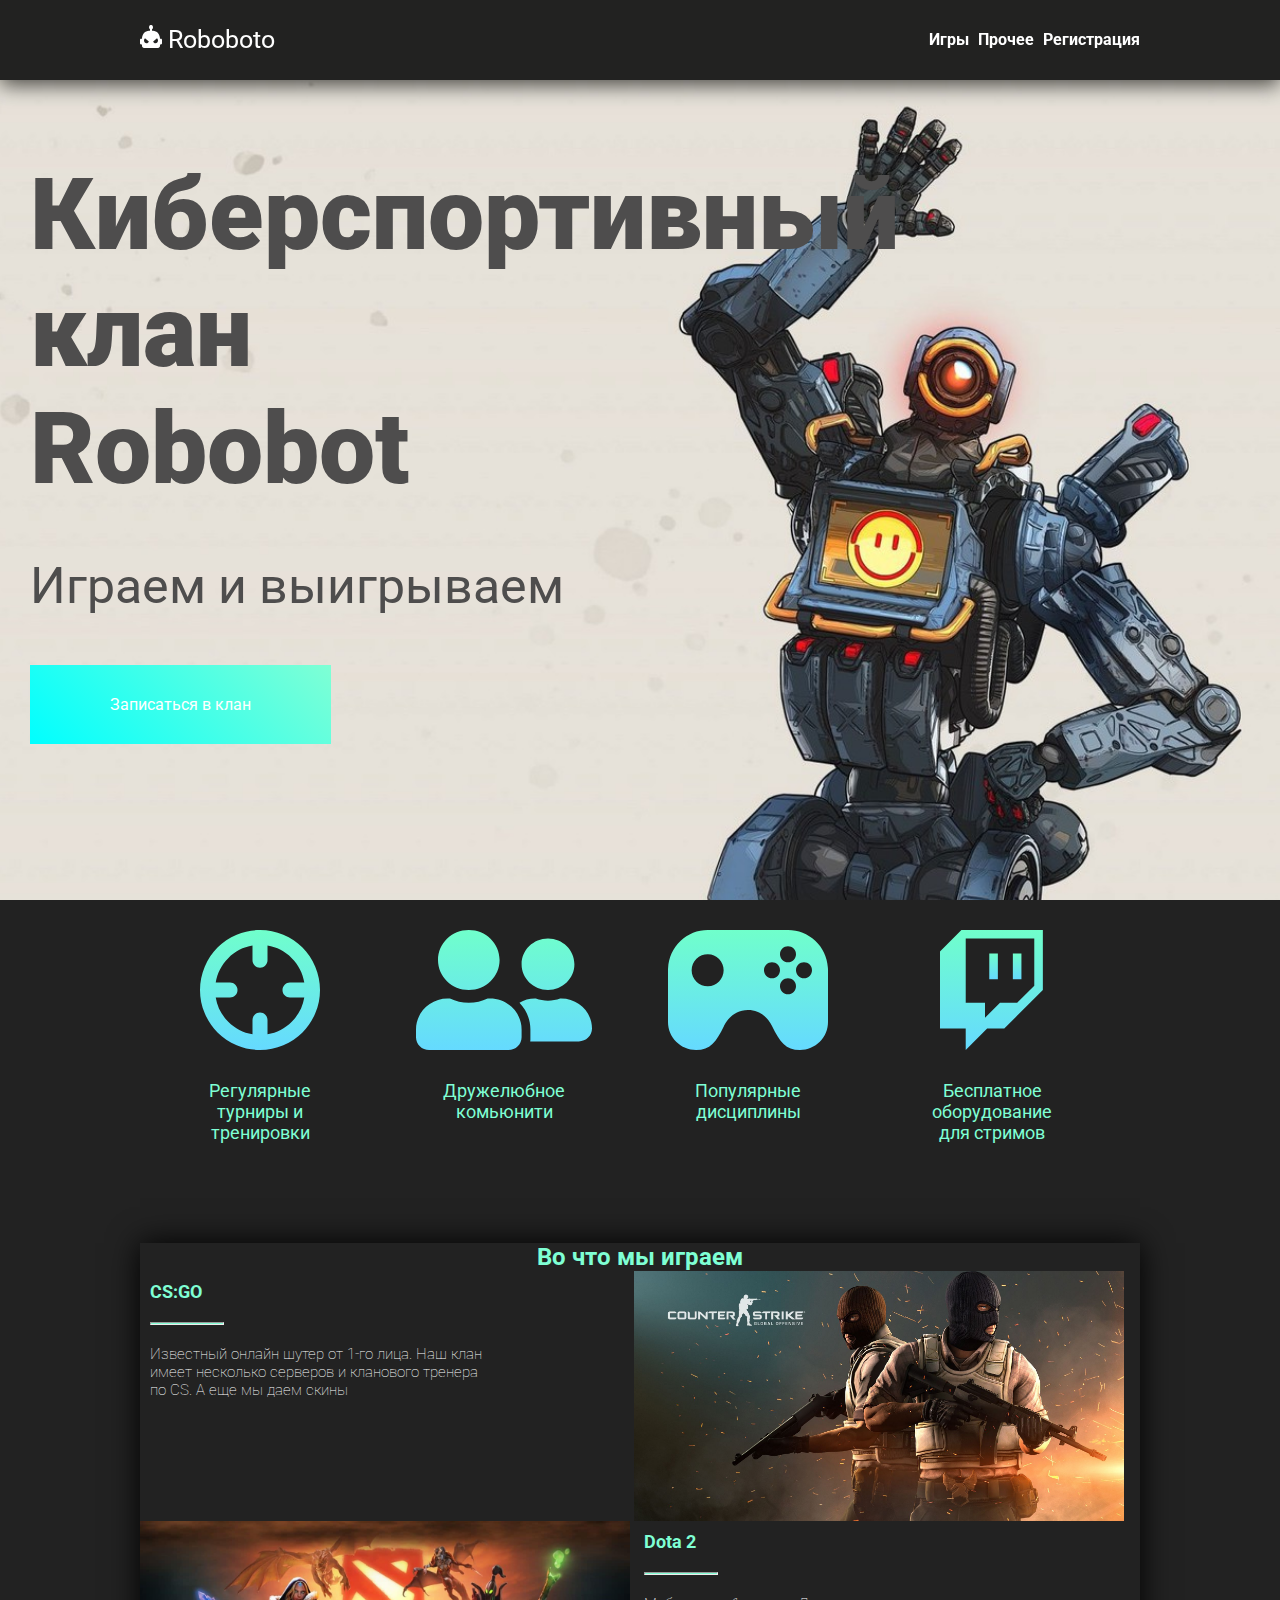
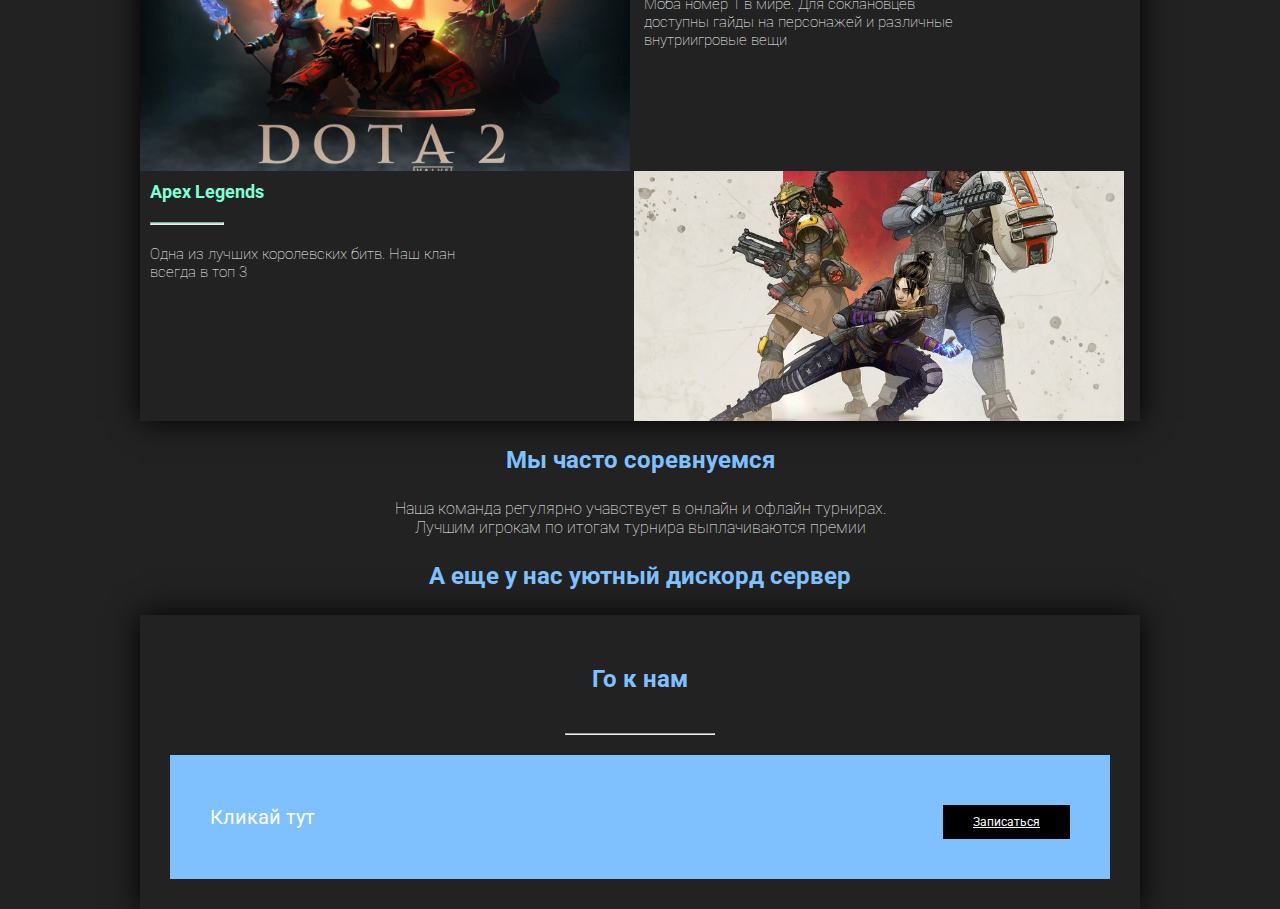
==== index.html @ 1deaa81e "Загружаем файлы" ====
<!DOCTYPE html>
<html lang="en">

<head>
    <meta charset="UTF-8">
    <meta http-equiv="X-UA-Compatible" content="IE=edge">
    <meta name="viewport" content="width=device-width, initial-scale=1.0">
    <link rel="stylesheet" href="src/css/style.css">
    <title>Сайт</title>
</head>

<body>
    <div class="nav-menu">
        <div class="container">
            <a class="logo" href="">
                <img src="src/img/icons/site_logo.svg" alt="рбт">
                <span>Roboboto</span>
            </a>
            <div class="nav">
                <a class="nav-item" href="">Игры</a>
                <a class="nav-item" href="">Прочее</a>
                <a class="nav-item" href="">Регистрация</a>
            </div>
        </div>
    </div>

    <div class="header">
        <img class="header-background" src="src\img\apex-legends-pathfinder-robot-emoticons-saluting-futuristic.jpg"
            alt="робот ппц">
        <div class="header-content">
            <h1 class="header-title">Киберспортивный клан Robobot</h1>
            <p class="header-text">Играем и выигрываем</p>
            <a class="header-btn" href="#">Записаться в клан</a>
        </div>
    </div>

    <div class="main-logos">
        <div class="container">
            <div class="main-logos__item">
                <img class="main-logos-img" src="src/img/icons/scope.svg" alt="">
                <p class="main-logos-text">Регулярные <br> турниры и <br> тренировки</p>
            </div>
            <div class="main-logos__item">
                <img class="main-logos-img" src="src/img/icons/friendly.svg" alt="">
                <p class="main-logos-text">Дружелюбное <br> комьюнити</p>
            </div>
            <div class="main-logos__item">
                <img class="main-logos-img" src="src/img/icons/joystic.svg" alt="">
                <p class="main-logos-text">Популярные <br> дисциплины</p>
            </div>
            <div class="main-logos__item">
                <img class="main-logos-img" src="src/img/icons/twitch.svg" alt="">
                <p class="main-logos-text">Бесплатное <br> оборудование <br> для стримов</p>
            </div>
        </div>
    </div>

    <!-- <div class="main-content">
        <h2 class="main-content-title">Во что мы играем</h2>
        <div class="main-content-box1">
            <p class="main-game-name"> CS:GO</p>
            <hr>
            <p class="main-game-info">Известный онлайн шутер от 1-го лица. Наш клан <br> имеет несколько серверов и
                кланового тренера <br> по CS. А еще мы даем скины</p>
            <img class="main-content-img1" src="src/img/csgo.jpg" alt="кс го">
        </div>
        <div class="main-content-box2">
            <img class="main-content-img2" src="src/img/dota2.jpg" alt="дота 2">
            <p class="main-game-name"> Dota 2</p>
            <hr>
            <p class="main-game-info">Моба номер 1 в мире. Для соклановцев <br> доступны гайды на персонажей и различные
                <br> внутриигровые вещи
            </p>
        </div>
        <div class="main-content-box1">
            <p class="main-game-name"> Apex Legends</p>
            <hr>
            <p class="main-game-info">Одна из лучших королевских битв. Наш клан <br> всегда в топ 3</p>
            <img class="main-content-img1" src="src/img/apex.jpg" alt="пупекс">
        </div>
    </div> -->

    <div class="games">
        <div class="container container-shadow">
            <h2 class="games__pre-title">Во что мы играем</h2>
            <div class="games__item">
                <div class="games__left-side">
                    <p class="games__title">
                        CS:GO
                    </p>
                    <hr class="games__deviver">
                    <p class="games__text">
                        Известный онлайн шутер от 1-го лица. Наш клан <br> имеет несколько серверов и
                        кланового тренера <br> по CS. А еще мы даем скины
                    </p>
                </div>
                <div class="games__right-side game-cs">
                    <!-- <img class="games__image" src="src/img/csgo.jpg" alt="кс го"> -->
                </div>
            </div>
            <div class="games__item">
                <div class="games__left-side game-dota"></div>
                <div class="games__right-side">
                    <p class="games__title">
                        Dota 2
                    </p>
                    <hr class="games__deviver">
                    <p class="games__text">
                        Моба номер 1 в мире. Для соклановцев <br> доступны гайды на персонажей и различные
                        <br> внутриигровые вещи
                    </p>
                </div>
            </div>
            <div class="games__item">
                <div class="games__left-side">
                    <p class="games__title">
                        Apex Legends
                    </p>
                    <hr class="games__deviver">
                    <p class="games__text">
                        Одна из лучших королевских битв. Наш клан <br> всегда в топ 3
                    </p>
                </div>
                <div class="games__right-side game-apex"></div>
            </div>
        </div>
    </div>

    <div class="pre-footer">
        <div class="container">
            <h2 class="pre-footer-title">Мы часто соревнуемся</h2>
            <p class="pre-footer-text">Наша команда регулярно учавствует в онлайн и офлайн турнирах. <br> Лучшим игрокам
                по
                итогам турнира выплачиваются премии</p>
            <h2 class="pre-footer-title">А еще у нас уютный дискорд сервер</h2>
        </div>
    </div>

    <div class="footer">
        <div class="container container-shadow">
            <div class="footer__content">
                <h2 class="footer__title">Го к нам</h2>
                <hr class="footer__divider">
                <div class="footer__window">
                    <p class="footer__text">Кликай тут</p>
                    <a class="footer__link" href="/src/html/form.html">Записаться</a>
                </div>
            </div>
        </div>
    </div>
</body>

</html>
---- src/css/style.css ----
@import url(https://fonts.googleapis.com/css?family=Roboto:100,100italic,300,300italic,regular,italic,500,500italic,700,700italic,900,900italic);

* {
    margin: 0;
    padding: 0;
    box-sizing: border-box;
    font-family: "Roboto", sans-serif;
}

.container {
    max-width: 1000px;
    margin: 0 auto;
}

.container-shadow {
    box-shadow: 0 0 30px black;
}

.section-title {
    font-size: 30px;
    font-weight: 700px;
    color: aqua;
}

.section-text {
    font-size: 20px;
    font-weight: 300px;
    color: #fff;
    line-height: 35px;
}

body {
    background-color: #222222;
}

.nav-menu {
    position: fixed;
    background-color: #222221;
    width: 100%;
    height: 80px;
    box-shadow: 0 5px 20px rgba(0, 0, 0, 0.699);
    z-index: 1000;
    line-height: 80px;
}

.logo {
    color: #fff;
    text-decoration: none;
    font-size: 25px;
}

.nav {
    float: right;
}

.nav-item {
    color: #fff;
    font-size: 16px;
    text-decoration: none;
    font-weight: 700;
    transition: 0.3s;
    margin-left: 5px;
}

.nav-item:hover {
    text-shadow: 0 0 2px aqua;
    color: aquamarine;
}

.header {
    height: 100vh;
    padding-top: 80px;
    overflow: hidden;
    position: relative;
}

.header-background {
    object-position: right center;
    object-fit: cover;
    width: 100%;
    height: 100%;
    position: absolute;
    z-index: -1;
}

.header-content {
    position: absolute;
    left: 0;
    top: 50%;
    transform: translateY(-50%);
    width: 50%;
    padding: 30px;
}

.header-title {
    font-size: 100px;
    font-weight: 900;
    color: #4e4d4d;
    margin-bottom: 50px;
}

.header-text {
    font-size: 50px;
    color: #4e4d4d;
    margin-bottom: 50px;
}

.header-btn {
    display: block;
    width: fit-content;
    padding: 30px 80px;
    background-image: linear-gradient(45deg, aqua, aquamarine);
    text-decoration: none;
    color: white;
    transition: 1s;
}

.header-btn:hover {
    background-image: linear-gradient(45deg, rgb(126, 203, 244), rgb(247, 167, 239));
    transform: scale(1.1);
}

.main-logos {
    /* width: 50%;
    height: 160px;
    transform: translateX(50%);
    left: -50%; */
}

.main-logos__item {
    display: inline-block;
    width: 24%;
    text-align: center;
    vertical-align: top;
}

.main-logos-img {
    display: block;
    margin: 30px auto;
    height: 120px;
}

.main-logos-text {
    color: aquamarine;
    font-size: 18px;
}


.games {
    margin: 0 auto;
    margin-top: 100px;

}

.games__pre-title{
    color: aquamarine;
    text-align: center;
}

.games__item {
    margin: 0 auto;
}

.games__right-side,
.games__left-side {
    display: inline-block;
    width: 49%;
    height: 250px;
    vertical-align: top;
}

.games__title,
.games__deviver,
.games__text {
    margin: 10px;
}


.games__title {
    color: aquamarine;
    font-size: 18px;
    font-weight: 700;
    display: inline-block;
}

.games__deviver {
    display: block;
    width: 15%;
    background: aquamarine;
    height: 3px;
}

.games__text {
    color: #fff;
    width: 100%;
    display: inline-block;
    font-size: 15px;
    font-weight: 100;
}

.game-cs {
    background: url("/src/img/csgo.jpg") center/cover no-repeat;
}

.game-dota {
    background: url("/src/img/dota2.jpg") center/cover no-repeat;
}

.game-apex {
    background: url("/src/img/apex.jpg") center/cover no-repeat;
}

/* .main-content-box2 {
    width: 100%;
    height: 50%;
    display: block;
} */

.pre-footer {
    width: 100%;
    height: 100%;
}

.pre-footer-title {
    margin: 25px;
    text-align: center;
    color: rgb(127, 193, 255);
}

.pre-footer-text {
    color: #fff;
    text-align: center;
    font-weight: 100;
}

.footer__content {
    padding: 10px;
}

.footer__title {
    color: rgb(127, 193, 255);
    text-align: center;
    padding: 40px;
}

.footer__divider {
    width: 150px;
    background-color: #fff;
    margin: 0 auto;
}

.footer__window {
    background-color: rgb(127, 193, 255);
    margin: 20px;
    padding: 50px 40px;
}

.footer__text {
    display: inline-block;
    font-size: 20px;
    color: #fff;
}

.footer__link {
    display: inline-block;
    background-color: black;
    color: white;
    padding: 10px 30px;
    font-size: 12px;
    float: right;
}

.form {
    width: 70%;
    background-color: #222222;
    box-shadow: 0 5px 20px rgba(0, 0, 0, 0.7);
    margin: 50px auto;
}

.form__head {
    height: 50px;
    background-color: #65daff;
    color:#fff;
    line-height: 50px;
    position: relative;
}

.form__button-back {
    display: inline-block;
    width: 10%;
    text-align: center;
    text-decoration: none;
    background-color: #fff;
    position: absolute;
    top: 0;
    left: 0;
    font-size: 20px;
    font-weight: 700;
    color: black;
    transition: 0.5s;
}

.form__button-back:hover{
    background-color: #947f7f;
    color: rgb(48, 46, 46);
}

.form__button-back:active{
    background-color: black;
    color: #fff;
}

.form__title {
    display: inline-block;
    text-align: center;
    font-size: 20px;
    width: 89%;
}

.form__body {
    /* text-align: center; */
    color: #fff;
    padding: 30px;
}

.form__container {
    margin: 30px;
}

.form__text {
    width: 100%;
    height: 30px;
    margin: 10px auto;
    padding: 20px;
    background-color: #222222;
    color: #fff;
    border: none;
    border-bottom:1px solid #353131;
}

.form__label {}

.form__label--man {
    margin-right: 20px;
}

.form__radio {
    margin: 20px 3px 0;
}

.form__checkbox {
    /* margin: 15px 3px; */
    margin-right: 10px;
}

.game {
    border-radius: 2px;
    /* margin: 40px; */
}

.form__text-area {
    background-color: #222;
    border: 1px solid white;
    width: 100%;
    height: 500px;
    border-top: 2px solid grey;
}

.form__btn {
    width: 33%;
    height: 50px;
    margin: 0 auto;
    background-color: #65daff;
    display: block;
    border: none;
}

.form__fieldset{
    padding: 30px;
}
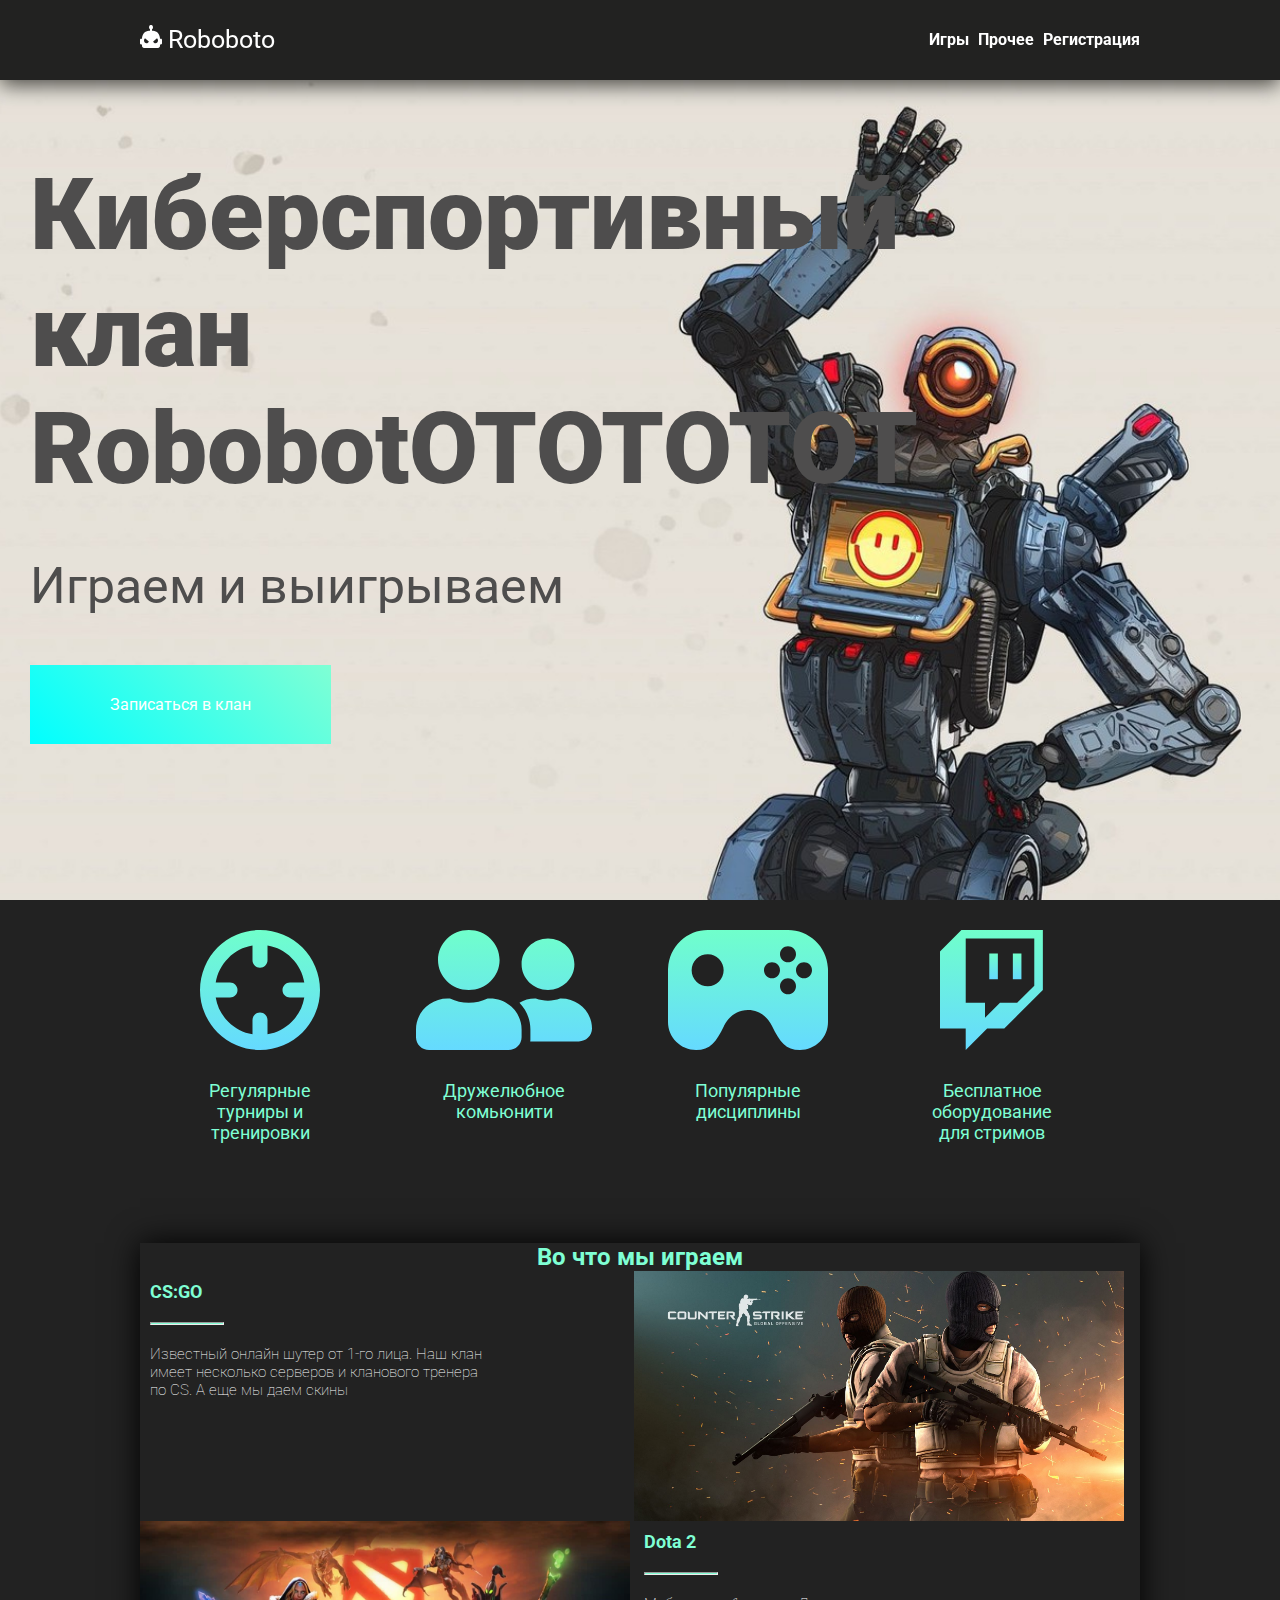
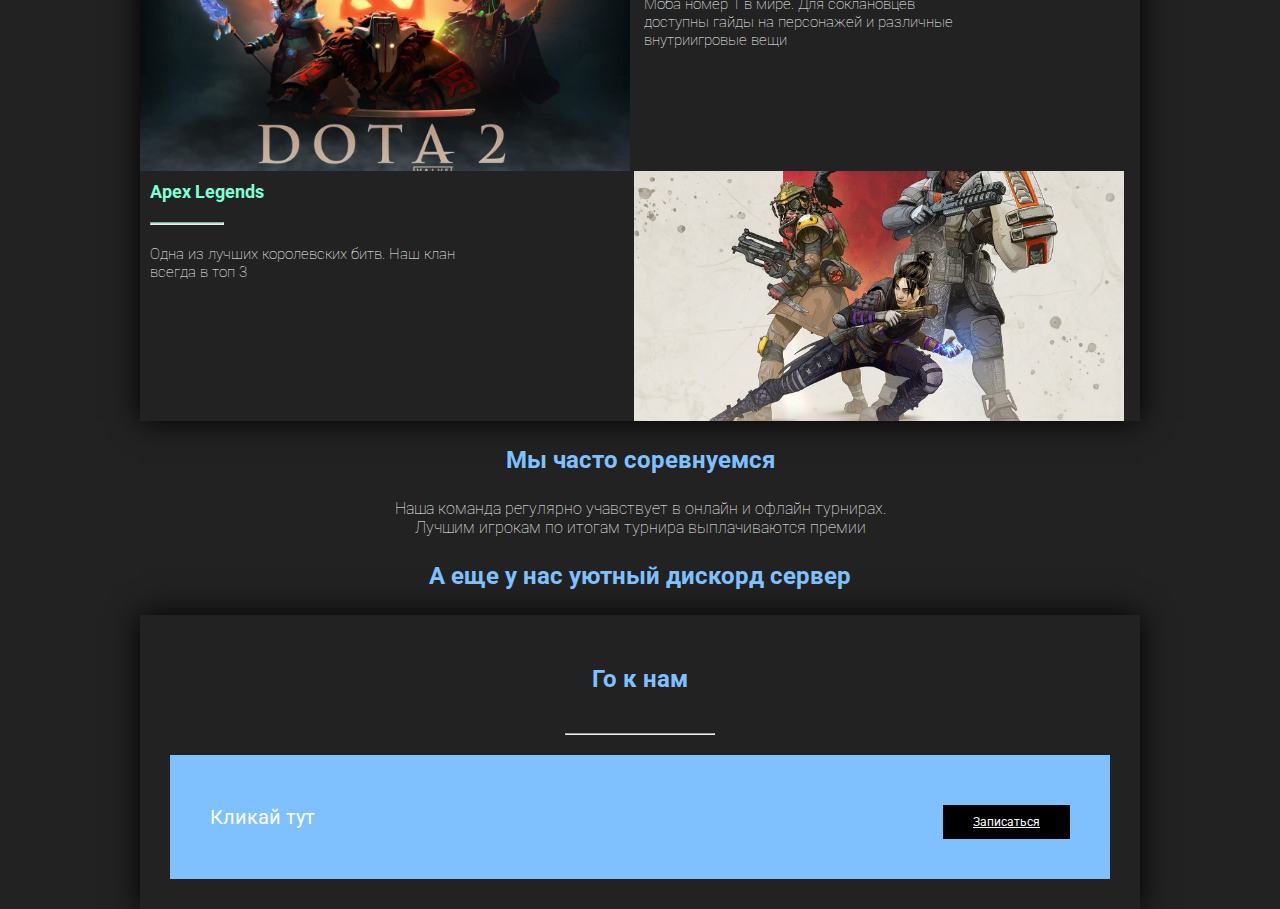
==== commit 74d9ab38: "Тест изменений" ====
--- a/index.html
+++ b/index.html
@@ -28,7 +28,7 @@
         <img class="header-background" src="src\img\apex-legends-pathfinder-robot-emoticons-saluting-futuristic.jpg"
             alt="робот ппц">
         <div class="header-content">
-            <h1 class="header-title">Киберспортивный клан Robobot</h1>
+            <h1 class="header-title">Киберспортивный клан RobobotOTOTOTOT</h1>
             <p class="header-text">Играем и выигрываем</p>
             <a class="header-btn" href="#">Записаться в клан</a>
         </div>
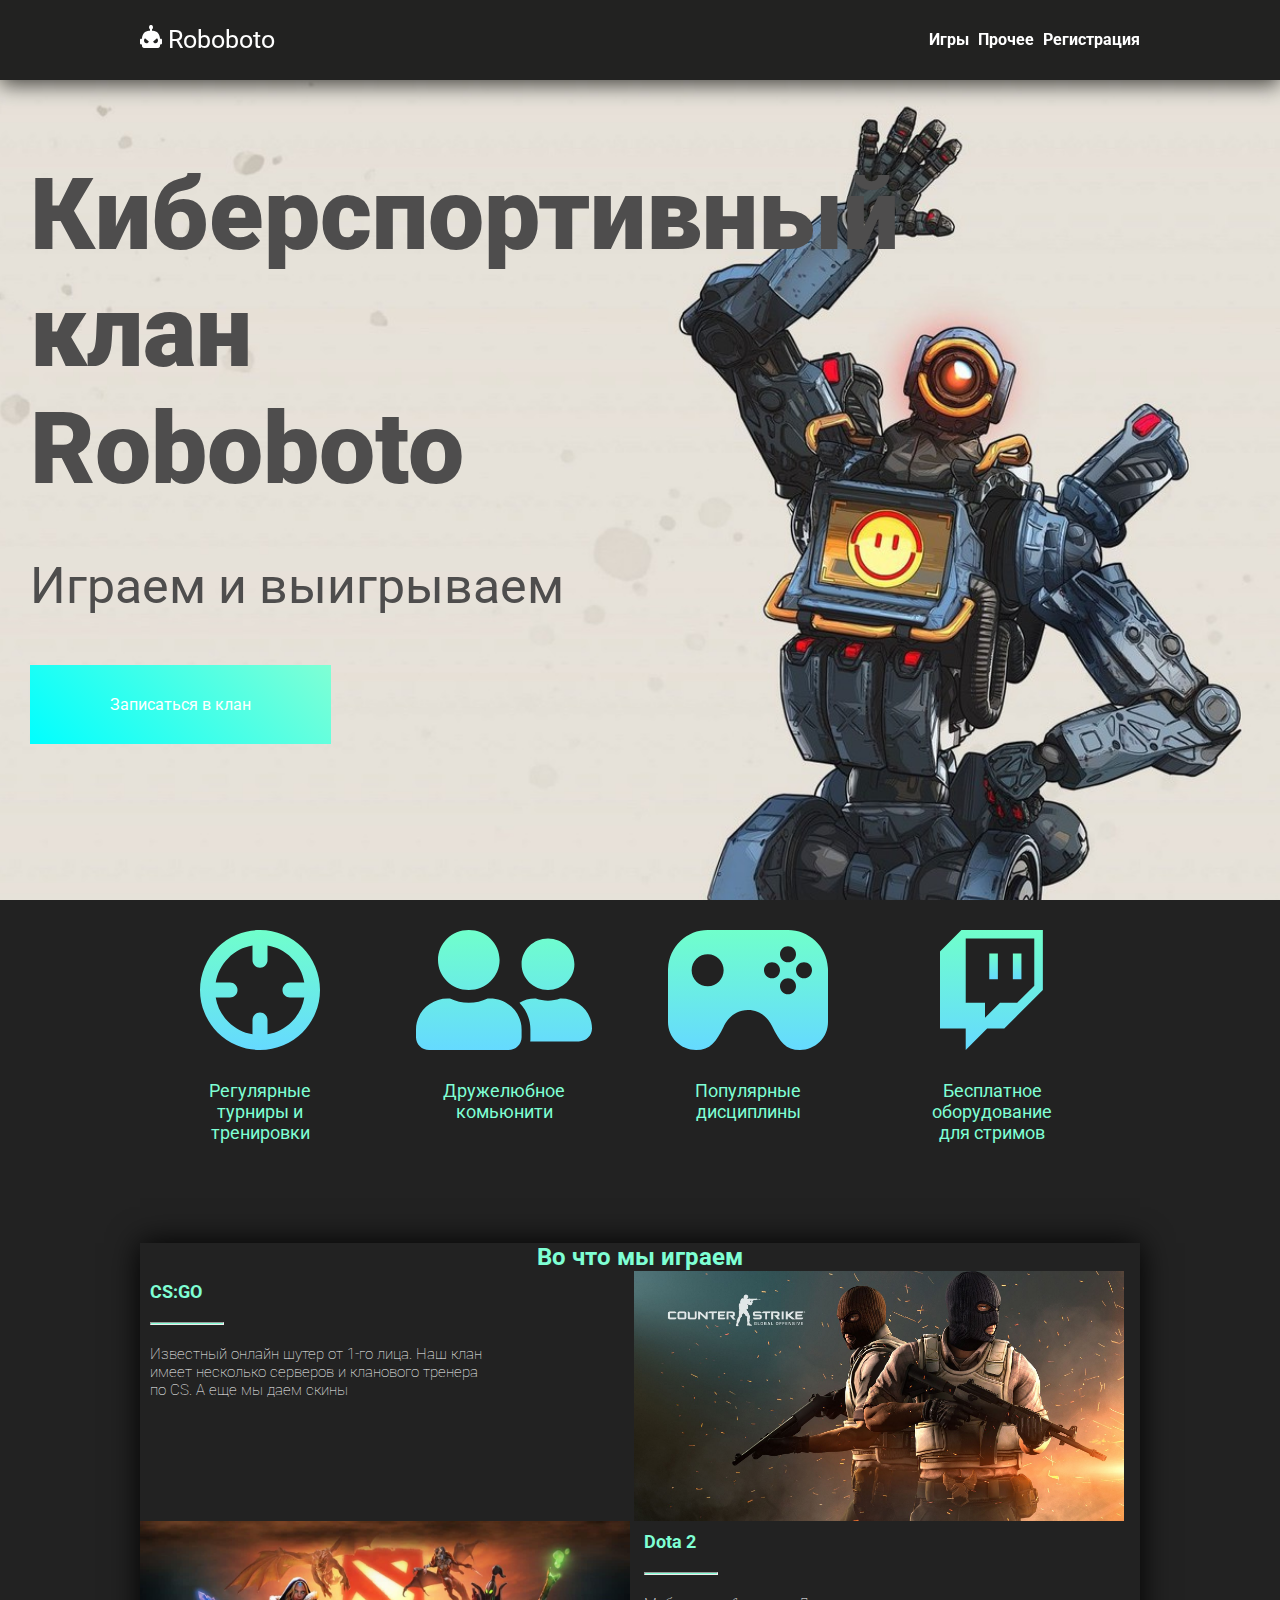
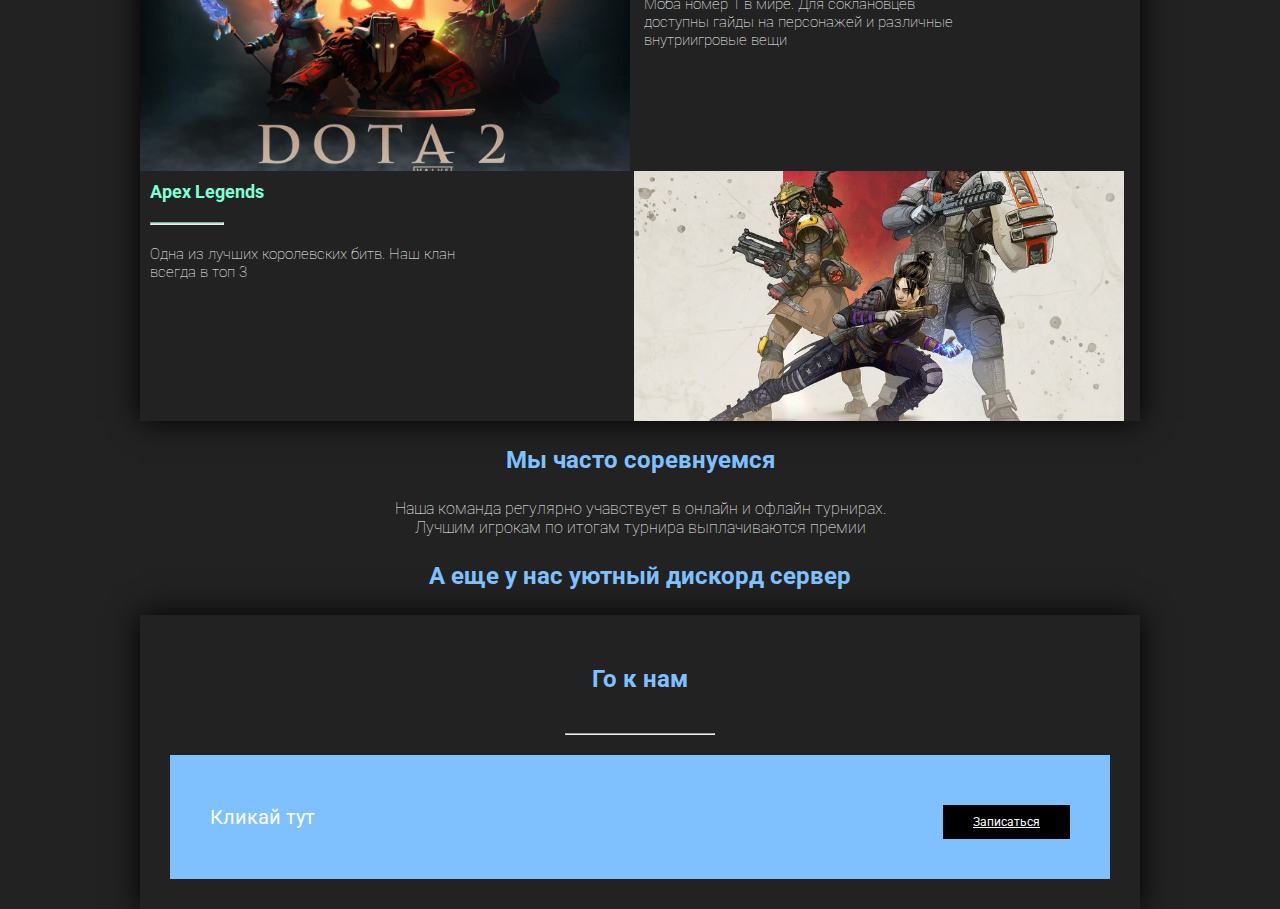
==== commit 4cd5c8cb: "Откат изменений" ====
--- a/index.html
+++ b/index.html
@@ -28,7 +28,7 @@
         <img class="header-background" src="src\img\apex-legends-pathfinder-robot-emoticons-saluting-futuristic.jpg"
             alt="робот ппц">
         <div class="header-content">
-            <h1 class="header-title">Киберспортивный клан RobobotOTOTOTOT</h1>
+            <h1 class="header-title">Киберспортивный клан Roboboto</h1>
             <p class="header-text">Играем и выигрываем</p>
             <a class="header-btn" href="#">Записаться в клан</a>
         </div>
